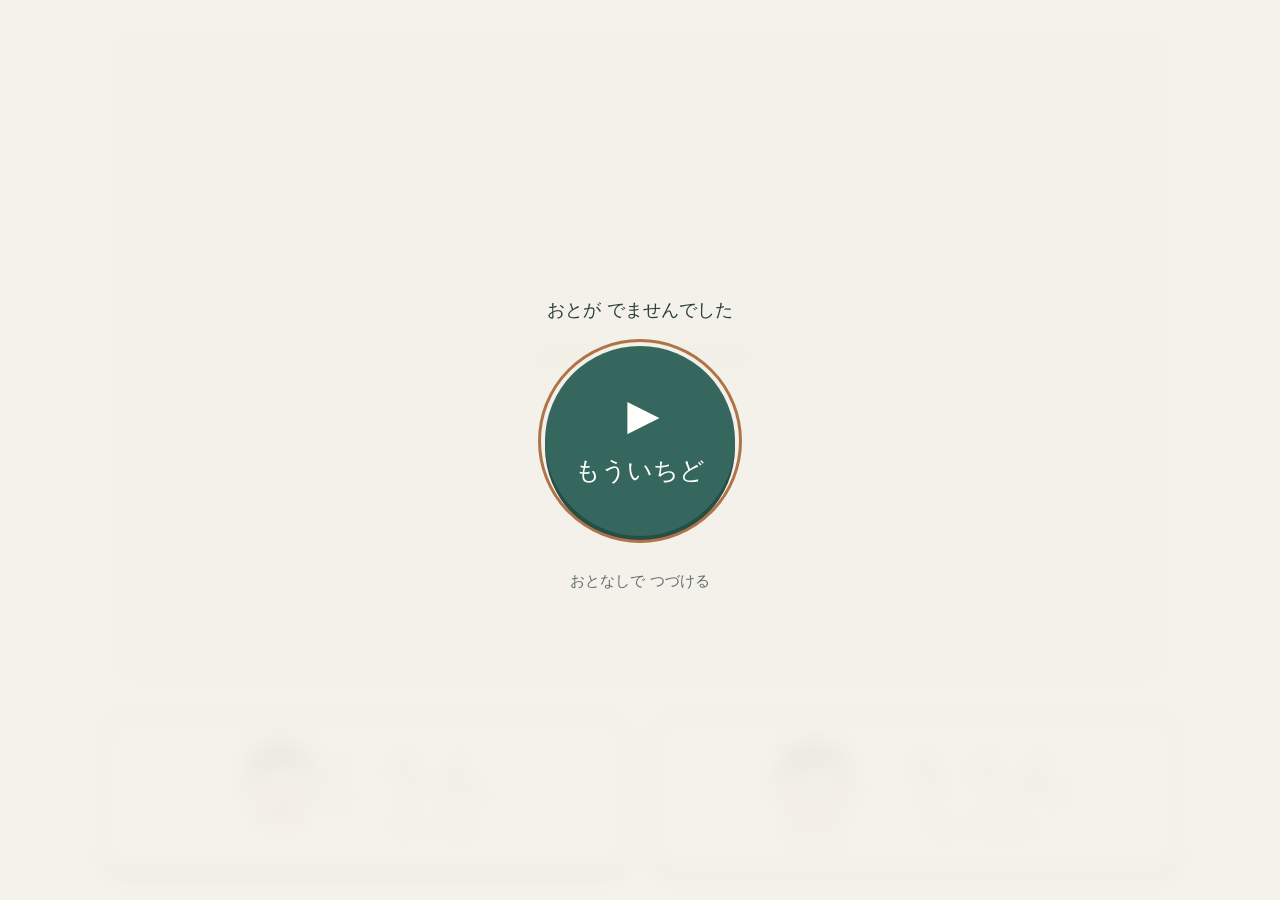
==== index.html @ 3732de1a "Add files via upload" ====
<!doctype html>
<html lang="ja">
<head>
  <meta charset="UTF-8">
  <meta name="viewport" content="width=device-width, initial-scale=1, viewport-fit=cover">
  <meta name="theme-color" content="#f5f2eb">
  <meta name="description" content="身近な写真を見て、自分の気持ちを二つの返事から選ぶアプリ。">
  <meta name="apple-mobile-web-app-capable" content="yes">
  <meta name="apple-mobile-web-app-title" content="おへんじ">
  <link rel="icon" href="./assets/icon.svg" type="image/svg+xml">
  <link rel="apple-touch-icon" href="./assets/icon-192.png">
  <link rel="manifest" href="./manifest.webmanifest">
  <link rel="stylesheet" href="./styles.css">
  <title>おへんじ</title>
</head>
<body>
  <svg class="svg-defs" xmlns="http://www.w3.org/2000/svg" aria-hidden="true"><defs>
    <symbol id="icon-sound" viewBox="0 0 24 24"><path d="M11 4 5.5 8.5H2v7h3.5L11 20V4ZM15 8a6 6 0 0 1 0 8m3-11a10 10 0 0 1 0 14"/></symbol>
    <symbol id="yes-face" viewBox="0 0 100 100">
      <g stroke="#37312b" stroke-width="2.8" stroke-linecap="round" stroke-linejoin="round">
        <path fill="#f5a8ac" d="M25 99v-8c0-10 13-16 25-16s25 6 25 16v8"/>
        <path fill="#ffdbb2" d="M42 78v8c4 5 12 5 16 0v-8"/>
        <path fill="#ffdbb2" d="M19 47c-12-5-17 13-5 19l8 1m59-20c12-5 17 13 5 19l-8 1"/>
        <path fill="#ffdbb2" d="M18 41c0-22 14-31 32-31s32 9 32 31v20c0 17-15 26-32 26S18 78 18 61Z"/>
        <path fill="#333331" d="M17 49C9 35 13 19 28 11 39 3 56 3 65 9c16 3 27 22 19 40l-6-8c0-7-3-11-7-14-1 8-5 12-12 11 3-4 3-7 2-10-4 7-9 10-16 9 3-3 4-6 3-10-3 8-9 12-16 12 3-3 4-6 3-9-2 7-7 11-13 12l-1 7Z"/>
        <path fill="none" stroke-width="1.8" d="M14 54q-5-2-3 5m75-5q5-2 3 5"/>
        <ellipse fill="#f7a3a0" stroke="none" cx="29" cy="66" rx="6.5" ry="4"/>
        <ellipse fill="#f7a3a0" stroke="none" cx="71" cy="66" rx="6.5" ry="4"/>
        <path fill="none" stroke-width="1.9" d="m50 60-1 3 2 1"/>
        <path fill="none" d="M29 56q6-9 12 0m18 0q6-9 12 0"/>
        <path fill="#9a4d43" d="M38 69q12 5 24 0c-1 15-21 15-24 0Z"/>
        <path fill="#f58c8c" stroke="none" d="M43 77q7-5 14 0c-4 4-10 4-14 0Z"/>
      </g>
    </symbol>
    <symbol id="no-face" viewBox="0 0 100 100">
      <g stroke="#37312b" stroke-width="2.8" stroke-linecap="round" stroke-linejoin="round">
        <path fill="#f5a8ac" d="M25 99v-8c0-10 13-16 25-16s25 6 25 16v8"/>
        <path fill="#ffdbb2" d="M42 78v8c4 5 12 5 16 0v-8"/>
        <path fill="#ffdbb2" d="M19 47c-12-5-17 13-5 19l8 1m59-20c12-5 17 13 5 19l-8 1"/>
        <path fill="#ffdbb2" d="M18 41c0-22 14-31 32-31s32 9 32 31v20c0 17-15 26-32 26S18 78 18 61Z"/>
        <path fill="#333331" d="M17 49C9 35 13 19 28 11 39 3 56 3 65 9c16 3 27 22 19 40l-6-8c0-7-3-11-7-14-1 8-5 12-12 11 3-4 3-7 2-10-4 7-9 10-16 9 3-3 4-6 3-10-3 8-9 12-16 12 3-3 4-6 3-9-2 7-7 11-13 12l-1 7Z"/>
        <path fill="none" stroke-width="1.8" d="M14 54q-5-2-3 5m75-5q5-2 3 5"/>
        <ellipse fill="#f7a3a0" stroke="none" cx="29" cy="66" rx="6.5" ry="4"/>
        <ellipse fill="#f7a3a0" stroke="none" cx="71" cy="66" rx="6.5" ry="4"/>
        <path fill="none" stroke-width="1.9" d="m50 60-1 3 2 1"/>
        <path fill="none" stroke-width="2.5" d="m29 47 11 3m20 0 11-3"/>
        <path fill="none" d="m30 54 9 4-8 4m39-8-9 4 8 4"/>
        <path fill="none" d="M39 75q11-10 22 0"/>
      </g>
    </symbol>
    <symbol id="gesture-up-down" viewBox="0 0 24 64"><path d="M12 5v54M4 13l8-8 8 8M4 51l8 8 8-8"/></symbol>
    <symbol id="gesture-side-side" viewBox="0 0 64 24"><path d="M5 12h54M13 4l-8 8 8 8M51 4l8 8-8 8"/></symbol>
  </defs></svg>
  <main id="game" class="app-shell" aria-labelledby="questionTitle">
    <h1 id="questionTitle" class="visually-hidden" tabindex="-1"></h1>
    <figure class="photo-card">
      <div id="scenePhoto" class="scene-photo" role="img"><canvas id="headMotion" class="head-motion" aria-hidden="true" hidden></canvas></div>
      <span id="speakingIndicator" class="speaking-indicator" aria-label="よみあげ中" hidden><svg class="icon" aria-hidden="true"><use href="#icon-sound"/></svg></span>
      <span id="photoFallback" class="photo-fallback" hidden>しゃしんを よみこめませんでした</span>
    </figure>
    <section class="reply-area" aria-labelledby="questionTitle">
      <div class="answer-grid" role="group" aria-label="おへんじを選ぶ">
        <button id="answerYes" class="answer-card yes" aria-pressed="false">
          <span class="gesture-art" aria-hidden="true"><svg class="face"><use href="#yes-face"/></svg><svg class="gesture-direction vertical"><use href="#gesture-up-down"/></svg></span>
          <strong class="answer-cue">うん</strong><span id="yesWord" class="answer-word"></span>
        </button>
        <button id="answerNo" class="answer-card no" aria-pressed="false">
          <span class="gesture-art" aria-hidden="true"><svg class="face"><use href="#no-face"/></svg><svg class="gesture-direction horizontal"><use href="#gesture-side-side"/></svg></span>
          <strong class="answer-cue">ううん</strong><span id="noWord" class="answer-word"></span>
        </button>
      </div>
    </section>
    <p id="replyStatus" class="visually-hidden" role="status" aria-live="polite"></p>
  </main>
  <div id="startOverlay" class="start-overlay" role="dialog" aria-modal="true" aria-label="はじめる" hidden>
    <div class="start-content">
      <p id="audioFailure" class="audio-failure" hidden>おとが でませんでした</p>
      <button id="startButton" class="start-button"><span aria-hidden="true">▶</span><span id="startLabel">はじめる</span></button>
      <button id="continueSilent" class="silent-button" hidden>おとなしで つづける</button>
    </div>
  </div>
  <script type="module" src="./app.js"></script>
</body>
</html>
---- styles.css ----
:root {
  color-scheme: light;
  --paper: #f5f2eb;
  --ink: #283e3b;
  --muted: #626f69;
  --teal: #36675e;
  --yes: #e6eee5;
  --no: #ece8f2;
  --purple: #645b7c;
  font-family: "Hiragino Maru Gothic ProN", "Hiragino Sans", "Yu Gothic", system-ui, sans-serif;
  font-synthesis: none;
}
* { box-sizing: border-box; }
body { margin: 0; background: var(--paper); color: var(--ink); }
button { font: inherit; color: inherit; cursor: pointer; touch-action: manipulation; -webkit-tap-highlight-color: transparent; }
button:focus-visible { outline: 3px solid #ae7448; outline-offset: 4px; }
button:active:not(:disabled) { transform: scale(.98); }
[hidden] { display: none !important; }
h1, p, figure { margin: 0; }
.svg-defs { position: absolute; width: 0; height: 0; overflow: hidden; }
.visually-hidden { position: absolute; width: 1px; height: 1px; padding: 0; border: 0; overflow: hidden; clip-path: inset(50%); white-space: nowrap; }

/* Size the game from the available viewport, not from a minimum card height. */
.app-shell {
  --edge-top: max(16px, env(safe-area-inset-top));
  --edge-bottom: max(16px, env(safe-area-inset-bottom));
  --reply-height: clamp(126px, 22dvh, 168px);
  --layout-gap: clamp(12px, 2dvh, 18px);
  --photo-width: calc((100dvh - var(--edge-top) - var(--edge-bottom) - var(--reply-height) - var(--layout-gap) - 6px) * 1.6);
  width: 100%;
  height: 100svh;
  height: 100dvh;
  max-width: 1280px;
  margin: auto;
  padding: var(--edge-top) max(20px, env(safe-area-inset-right)) var(--edge-bottom) max(20px, env(safe-area-inset-left));
  display: flex;
  flex-direction: column;
  justify-content: center;
  align-items: center;
  gap: var(--layout-gap);
}
.photo-card {
  position: relative;
  width: min(100%, var(--photo-width));
  aspect-ratio: 16 / 10;
  flex: 0 0 auto;
  border: 8px solid #fffefa;
  border-radius: 28px;
  box-shadow: 0 6px 24px #3446340a;
}
.scene-photo { position: relative; overflow: hidden; width: 100%; height: 100%; border-radius: 20px; background-color: #e8e2d8; background-size: 300% 100%; background-repeat: no-repeat; }
.head-motion { position: absolute; inset: 0; width: 100%; height: 100%; pointer-events: none; }
.scene-photo.loading { opacity: .6; }
.photo-fallback { position: absolute; inset: 0; display: grid; place-items: center; padding: 18px; text-align: center; color: var(--muted); font-size: 14px; }
.reply-area { min-width: 0; min-height: 0; width: min(100%, max(560px, var(--photo-width))); height: var(--reply-height); flex: 0 0 auto; display: grid; }
h1:focus { outline: none; }
.speaking-indicator { position: absolute; top: 12px; right: 12px; width: 38px; height: 38px; display: grid; place-items: center; border-radius: 50%; background: #fffef9e8; color: var(--teal); pointer-events: none; }
.start-overlay { position: fixed; inset: 0; z-index: 10; display: grid; place-items: center; background: #f5f2ebe8; backdrop-filter: blur(10px); }
.start-button { display: flex; flex-direction: column; align-items: center; justify-content: center; gap: 18px; width: 190px; height: 190px; border: 0; border-radius: 50%; background: var(--teal); color: #fffefa; font-size: 25px; font-weight: 750; box-shadow: 0 6px 0 #274d47; }
.start-button span[aria-hidden] { font-size: 42px; line-height: 1; margin-left: 7px; }
.start-content { display: flex; flex-direction: column; align-items: center; gap: 24px; }
.audio-failure { font-size: 18px; }
.silent-button { padding: 12px; border: 0; background: transparent; color: var(--muted); font-size: 15px; }
.icon { width: 23px; height: 23px; fill: none; stroke: currentColor; stroke-width: 1.8; stroke-linecap: round; stroke-linejoin: round; }
.answer-grid { min-height: 0; display: grid; grid-template-columns: repeat(2, minmax(0, 1fr)); gap: clamp(12px, 1.6vw, 22px); padding-bottom: 5px; }
.answer-card { min-width: 0; min-height: 0; border: 4px solid #408367; border-radius: 22px; padding: 8px 12px; display: grid; grid-template-columns: auto auto; grid-template-rows: auto auto; align-content: center; align-items: center; justify-content: center; column-gap: clamp(12px, 2vw, 24px); row-gap: 0; background: #e9f3df; box-shadow: 0 5px 0 #27674e; }
.answer-card.no { border-color: #8b71a6; background: #f1eafa; color: #493b60; box-shadow: 0 5px 0 #63507b; }
.answer-card:disabled { cursor: default; opacity: .45; }
.answer-card[aria-pressed="true"] { background: #d6e9c5; border-color: #255e45; box-shadow: 0 2px 0 #27674e; transform: translateY(3px); }
.answer-card.no[aria-pressed="true"] { background: #e2d5ee; border-color: #59436f; box-shadow: 0 2px 0 #63507b; }
.answer-word { grid-column: 2; grid-row: 2; align-self: start; font-size: clamp(21px, 2.5vw, 28px); line-height: 1.4; font-weight: 650; white-space: nowrap; }
.answer-cue { grid-column: 2; grid-row: 1; align-self: end; font-size: clamp(38px, 4.6vw, 56px); line-height: 1.15; font-weight: 850; letter-spacing: .04em; }
.gesture-art { grid-row: 1 / 3; width: clamp(88px, 14dvh, 116px); height: clamp(88px, 14dvh, 116px); position: relative; color: #433c35; }
.face { width: 80%; height: 80%; display: block; overflow: visible; transform-origin: 50% 70%; }
.no .face { margin: auto; }
.gesture-direction { position: absolute; fill: none; stroke: currentColor; stroke-width: 3; stroke-linecap: round; stroke-linejoin: round; color: var(--teal); }
.gesture-direction.vertical { width: 19%; height: 60%; right: 0; top: 10%; }
.gesture-direction.horizontal { width: 60%; height: 18%; left: 20%; bottom: 0; color: var(--purple); }
.yes[aria-pressed="true"] .face { animation: nod 1s ease-in-out 2; }
.no[aria-pressed="true"] .face { animation: shake 1s ease-in-out 2; }
@keyframes nod { 0%, 100% { transform: translateY(0) rotate(0); } 35% { transform: translateY(6px) rotate(7deg); } 65% { transform: translateY(-2px) rotate(-3deg); } }
@keyframes shake { 0%, 100% { transform: translateX(0) rotate(0); } 30% { transform: translateX(-6px) rotate(-9deg); } 70% { transform: translateX(6px) rotate(9deg); } }

@media (max-height: 440px) {
  .app-shell { --edge-top: max(10px, env(safe-area-inset-top)); --edge-bottom: max(10px, env(safe-area-inset-bottom)); --reply-height: 90px; --layout-gap: 10px; }
  .photo-card { border-width: 6px; border-radius: 22px; }
  .scene-photo { border-radius: 16px; }
  .answer-card { padding: 6px; column-gap: 10px; border-radius: 18px; }
  .gesture-art { width: 68px; height: 68px; }
  .answer-word { font-size: 18px; }
  .answer-cue { font-size: 32px; }
}
@media (max-width: 560px) {
  .answer-card { padding: 6px; column-gap: 6px; }
  .gesture-art { width: 58px; height: 58px; }
  .answer-word { font-size: clamp(15px, 3.5vw, 19px); }
  .answer-cue { font-size: clamp(28px, 6.5vw, 36px); }
}
@media (prefers-reduced-motion: reduce) { *, *::before, *::after { animation: none !important; transition: none !important; } }
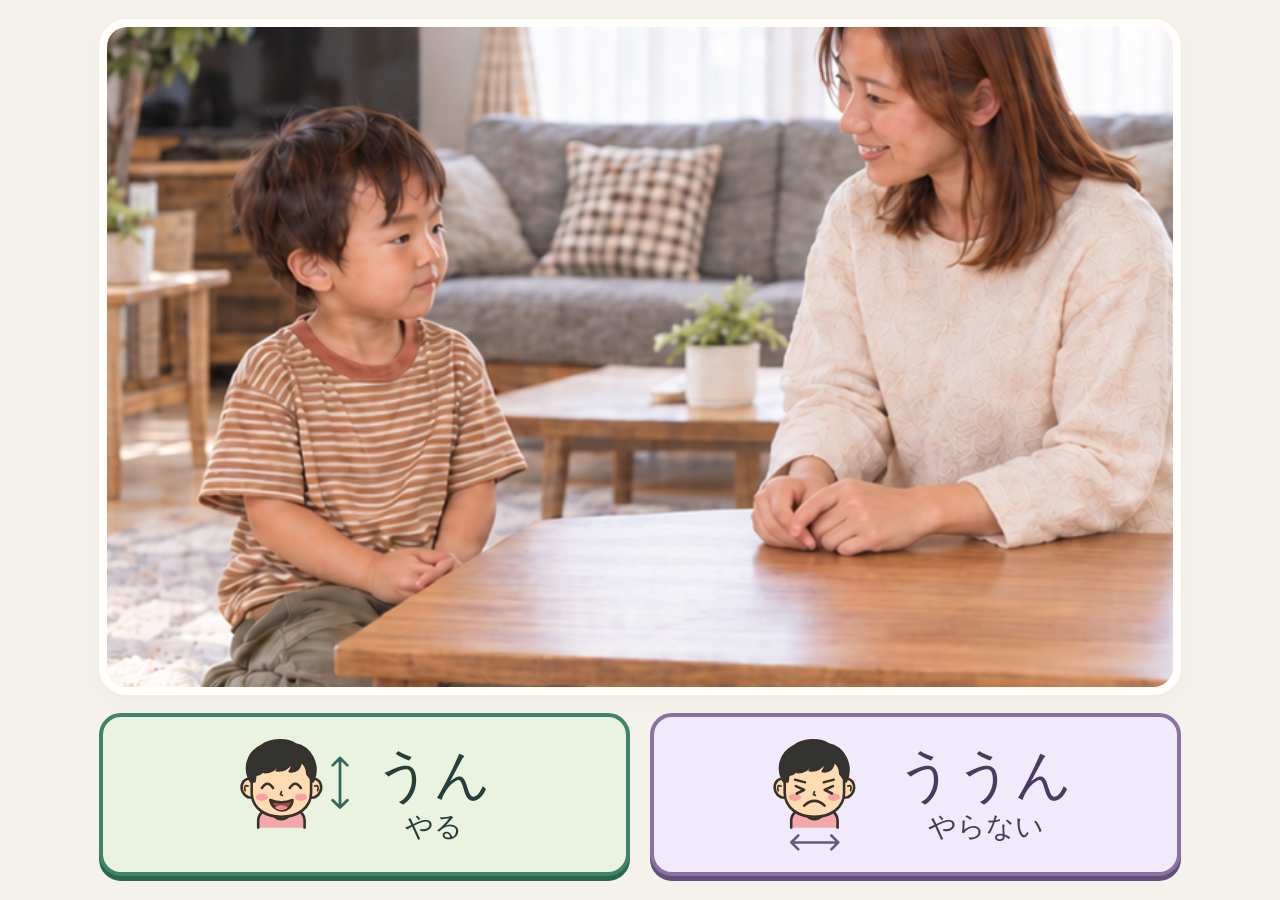
==== commit e6e512bc: "Add files via upload" ====
--- a/index.html
+++ b/index.html
@@ -72,13 +72,6 @@
     </section>
     <p id="replyStatus" class="visually-hidden" role="status" aria-live="polite"></p>
   </main>
-  <div id="startOverlay" class="start-overlay" role="dialog" aria-modal="true" aria-label="はじめる" hidden>
-    <div class="start-content">
-      <p id="audioFailure" class="audio-failure" hidden>おとが でませんでした</p>
-      <button id="startButton" class="start-button"><span aria-hidden="true">▶</span><span id="startLabel">はじめる</span></button>
-      <button id="continueSilent" class="silent-button" hidden>おとなしで つづける</button>
-    </div>
-  </div>
   <script type="module" src="./app.js"></script>
 </body>
 </html>
--- a/styles.css
+++ b/styles.css
@@ -55,18 +55,12 @@
 .reply-area { min-width: 0; min-height: 0; width: min(100%, max(560px, var(--photo-width))); height: var(--reply-height); flex: 0 0 auto; display: grid; }
 h1:focus { outline: none; }
 .speaking-indicator { position: absolute; top: 12px; right: 12px; width: 38px; height: 38px; display: grid; place-items: center; border-radius: 50%; background: #fffef9e8; color: var(--teal); pointer-events: none; }
-.start-overlay { position: fixed; inset: 0; z-index: 10; display: grid; place-items: center; background: #f5f2ebe8; backdrop-filter: blur(10px); }
-.start-button { display: flex; flex-direction: column; align-items: center; justify-content: center; gap: 18px; width: 190px; height: 190px; border: 0; border-radius: 50%; background: var(--teal); color: #fffefa; font-size: 25px; font-weight: 750; box-shadow: 0 6px 0 #274d47; }
-.start-button span[aria-hidden] { font-size: 42px; line-height: 1; margin-left: 7px; }
-.start-content { display: flex; flex-direction: column; align-items: center; gap: 24px; }
-.audio-failure { font-size: 18px; }
-.silent-button { padding: 12px; border: 0; background: transparent; color: var(--muted); font-size: 15px; }
 .icon { width: 23px; height: 23px; fill: none; stroke: currentColor; stroke-width: 1.8; stroke-linecap: round; stroke-linejoin: round; }
 .answer-grid { min-height: 0; display: grid; grid-template-columns: repeat(2, minmax(0, 1fr)); gap: clamp(12px, 1.6vw, 22px); padding-bottom: 5px; }
 .answer-card { min-width: 0; min-height: 0; border: 4px solid #408367; border-radius: 22px; padding: 8px 12px; display: grid; grid-template-columns: auto auto; grid-template-rows: auto auto; align-content: center; align-items: center; justify-content: center; column-gap: clamp(12px, 2vw, 24px); row-gap: 0; background: #e9f3df; box-shadow: 0 5px 0 #27674e; }
 .answer-card.no { border-color: #8b71a6; background: #f1eafa; color: #493b60; box-shadow: 0 5px 0 #63507b; }
 .answer-card:disabled { cursor: default; opacity: .45; }
-.answer-card[aria-pressed="true"] { background: #d6e9c5; border-color: #255e45; box-shadow: 0 2px 0 #27674e; transform: translateY(3px); }
+.answer-card[aria-pressed="true"] { opacity: 1; background: #d6e9c5; border-color: #255e45; box-shadow: 0 2px 0 #27674e; transform: translateY(3px); }
 .answer-card.no[aria-pressed="true"] { background: #e2d5ee; border-color: #59436f; box-shadow: 0 2px 0 #63507b; }
 .answer-word { grid-column: 2; grid-row: 2; align-self: start; font-size: clamp(21px, 2.5vw, 28px); line-height: 1.4; font-weight: 650; white-space: nowrap; }
 .answer-cue { grid-column: 2; grid-row: 1; align-self: end; font-size: clamp(38px, 4.6vw, 56px); line-height: 1.15; font-weight: 850; letter-spacing: .04em; }
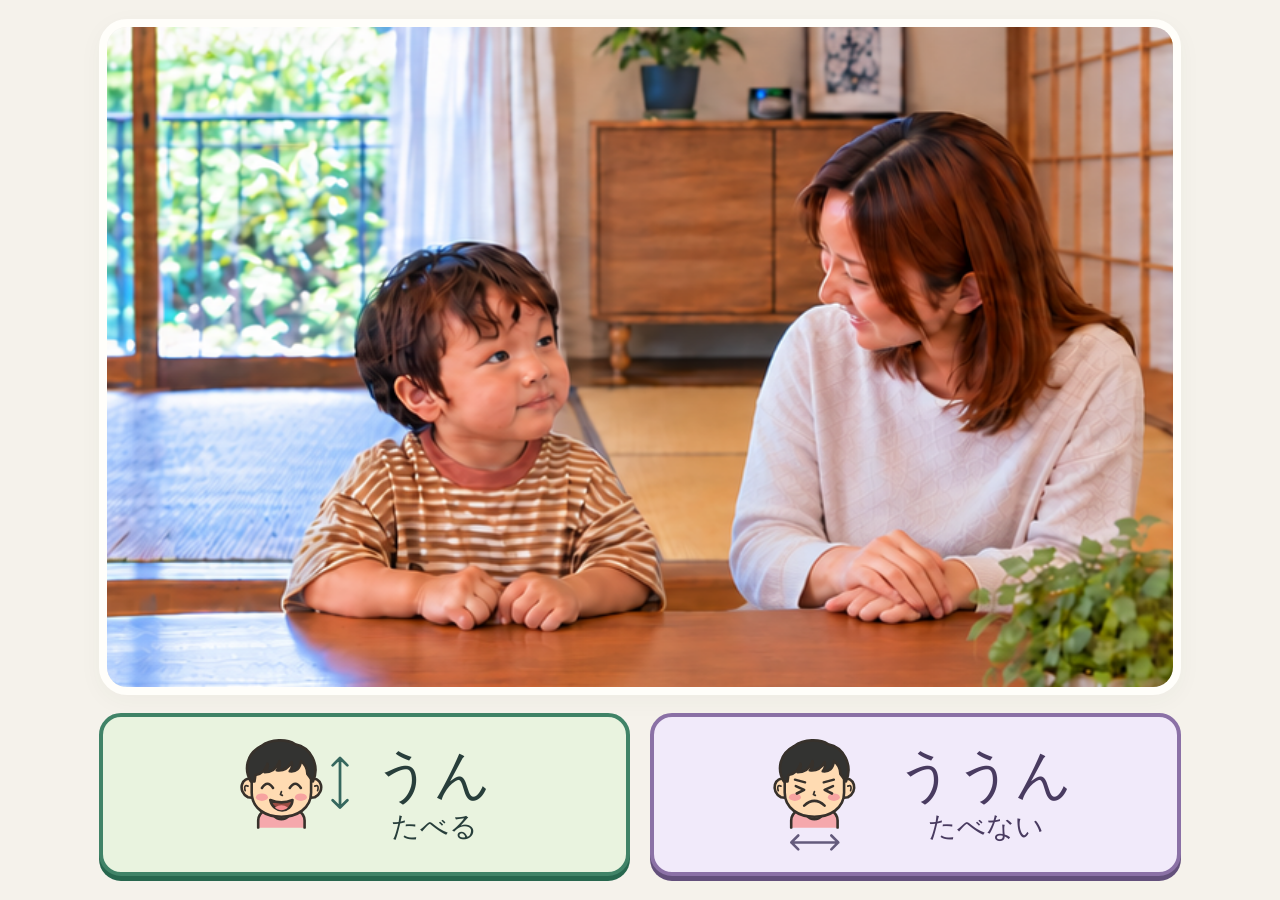
==== commit 3eaf4130: "Add files via upload" ====
--- a/index.html
+++ b/index.html
@@ -7,8 +7,9 @@
   <meta name="description" content="身近な写真を見て、自分の気持ちを二つの返事から選ぶアプリ。">
   <meta name="apple-mobile-web-app-capable" content="yes">
   <meta name="apple-mobile-web-app-title" content="おへんじ">
-  <link rel="icon" href="./assets/icon.svg" type="image/svg+xml">
-  <link rel="apple-touch-icon" href="./assets/icon-192.png">
+  <link rel="icon" href="./assets/icons/ohenji-home.svg" type="image/svg+xml">
+  <link rel="icon" href="./assets/icons/ohenji-home-192.png" sizes="192x192" type="image/png">
+  <link rel="apple-touch-icon" href="./assets/icons/ohenji-home-180.png" sizes="180x180">
   <link rel="manifest" href="./manifest.webmanifest">
   <link rel="stylesheet" href="./styles.css">
   <title>おへんじ</title>
